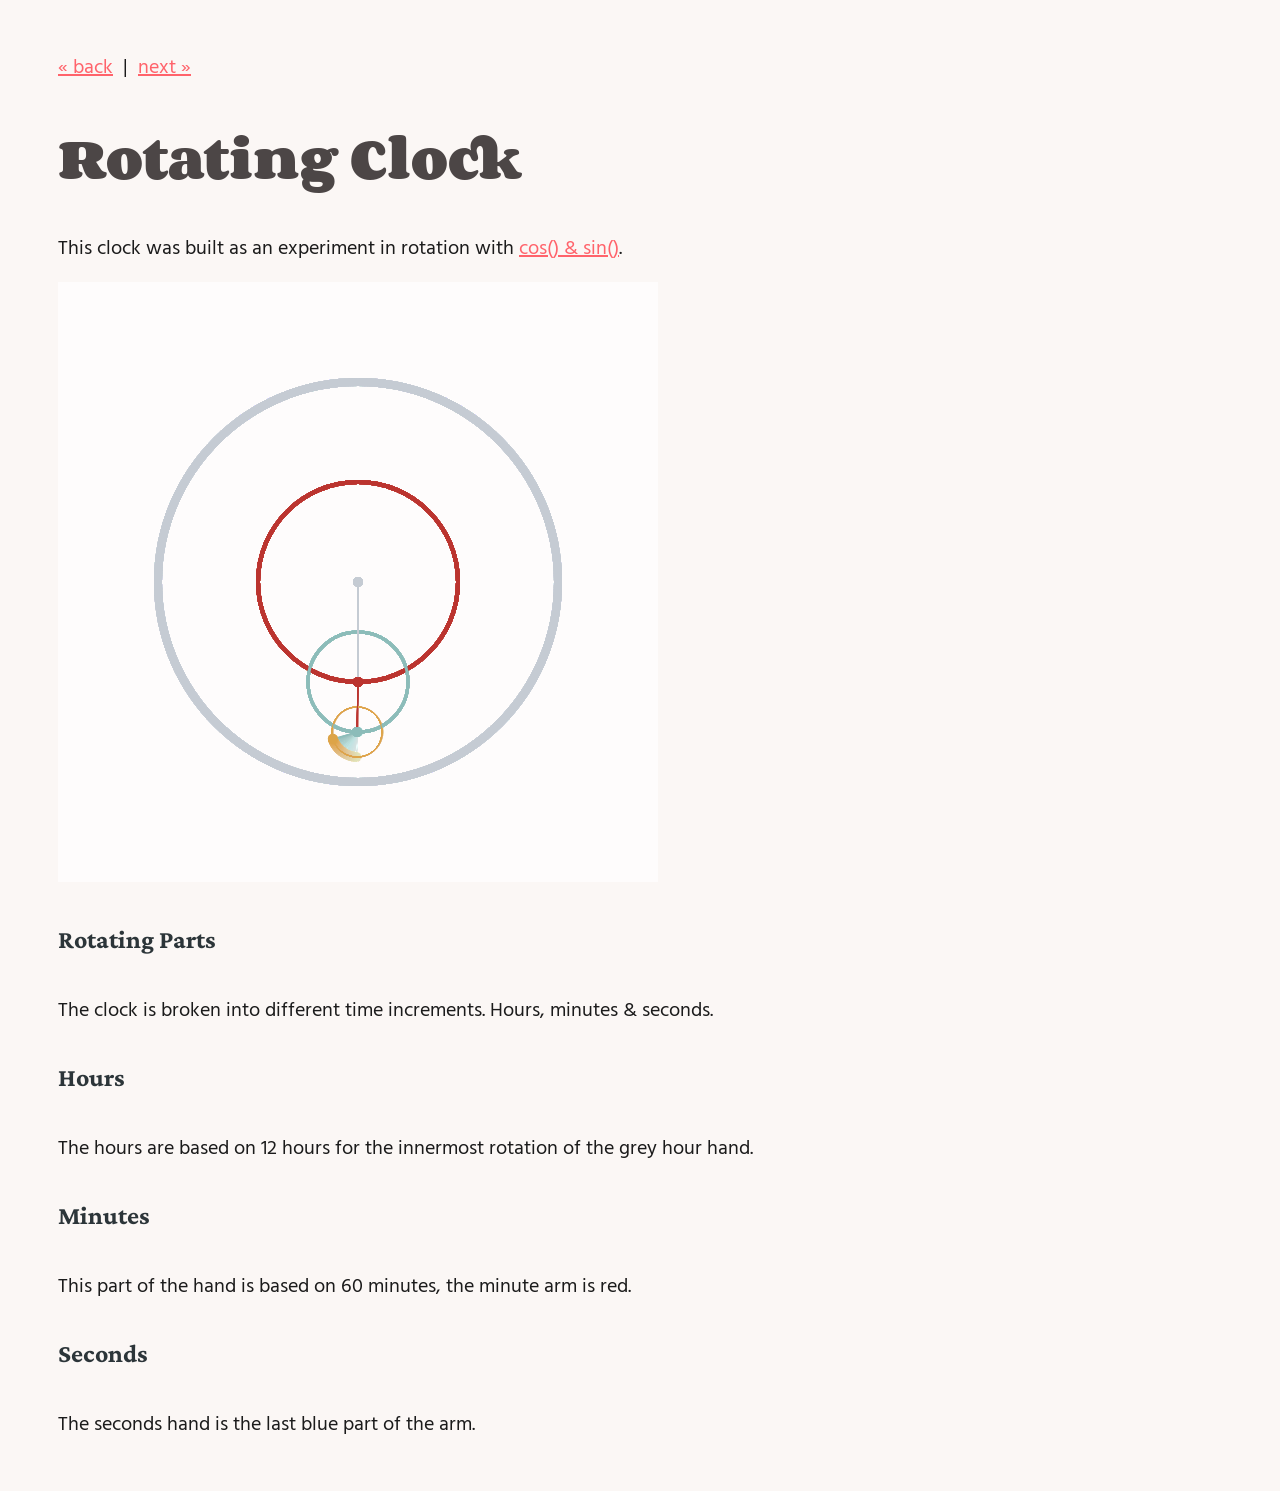
==== clock-experiment.html @ 7a4e738f "first commit" ====
<!doctype html>
<html>
<head>
    <meta charset="utf-8">
    <title>Rotating Clock</title>
    <link rel="stylesheet" href="style.css">
    <link href="https://fonts.googleapis.com/css2?family=Hind+Madurai:wght@300&display=swap" rel="stylesheet">
    <link href="https://fonts.googleapis.com/css2?family=Lateef&display=swap" rel="stylesheet">
    <link href="https://fonts.googleapis.com/css2?family=Corben:wght@700&family=Halant:wght@700&display=swap" rel="stylesheet">

    <script src="p5.min.js" async></script>
</head>

<body>
    <p><a href="menu.html">« back</a>&nbsp; | &nbsp;<a href="molnar-boxes.html">next »</a></p>
    <div>
        <h1>Rotating Clock</h1>
        <p>This clock was built as an experiment in rotation with <a href="https://en.wikipedia.org/wiki/Sine_and_cosine">cos() & sin()</a>.</p>
    </div>
    <script src="clock.js" async></script>
    <div id="clock-container"></div>
    <div>
        <div>
            <h3>Rotating Parts</h3>
            <p>The clock is broken into different time increments. Hours, minutes & seconds.
            </p>
        </div>   
        <div>
            <h3>Hours</h3>
            <p>The hours are based on 12 hours for the innermost rotation of the grey hour hand.
            </p>
        </div>   
        <div>
            <h3>Minutes</h3>
            <p>This part of the hand is based on 60 minutes, the minute arm is red.
            </p>
        </div>   
        <div>
            <h3>Seconds</h3>
            <p>The seconds hand is the last blue part of the arm.
            </p>
        </div>    
    </div>
    <script>

    </script>
</body>
</html>
---- style.css ----
@font-face {
    font-family: 'Abril Fatface', cursive;
    src: url('https://fonts.googleapis.com/css2?family=Abril+Fatface&display=swap');
}

@font-face {    
    font-family: 'Lateef', cursive;
    src: url('https://fonts.googleapis.com/css2?family=Lateef&display=swap');
}

/* @font-face {    
    font-family: 'Hind Madurai';
    src: url('https://fonts.googleapis.com/css2?family=Hind+Madurai:wght@300&display=swap');
} */


@import url('https://fonts.googleapis.com/css2?family=Hind+Madurai:wght@300&display=swap');


h1 {
    font-family: 'Corben', Georgia, Times, serif;
    font-size: 3rem;
    color: #4C4646 /* Black Cow */
}
h2 {
    font-family: 'Corben', Georgia, Times, serif;
    font-size: 2rem;
    color: #2C3539 /* Gunmetal */
}
h3 {
    font-family: "Lateef";
    font-size: 2rem;
    color: #2C3539 /* Gunmetal */
}
h4 {
    font-family: "Lateef";
    font-size: 1,.25rem;
    color: #2C3539 /* Gunmetal */
}
h5 {
    font-family: "Lateef";
    font-size: 1rem;
    color: #2C3539 /* Gunmetal */
}
h6 {
    font-family: sans-serif;
    font-size: 1rem;
    font-weight: bold;
    color: #2C3539 /* Gunmetal */
}

p {
    font-family: 'Hind Madurai', sans-serif;
    font-size: 1.25rem;
    color: #1B1B1B; /* Eerie black */
}
a {
    color: rgb(255, 99, 107) /* Golden Gate */
}
.menu {
    font-family: 'Corben', Georgia, Times, serif;
    font-size: 6rem;
    color: rgb(255, 99, 107) /* Golden Gate */
}
ul {
    list-style-type: none;
    margin: 0;
    padding: 0;
    overflow: hidden;   
    /* background-color: #333; */
  }

  li {
    float: left;
  }
  
  li a {
    display: block;
    color: white;
    text-align: center;
    padding: 14px 16px;
    text-decoration: none;
  }
  
  /* Change the link color to #111 (black) on hover */
  li a:hover {
    color: #fbf7f5;
    background-color: #fff1d0; /* Light yellow */
    
  }


body {
    padding: 25px 50px;
    background-color: #fbf7f5;
    /* width: 100%;
    height: 100%; */

}
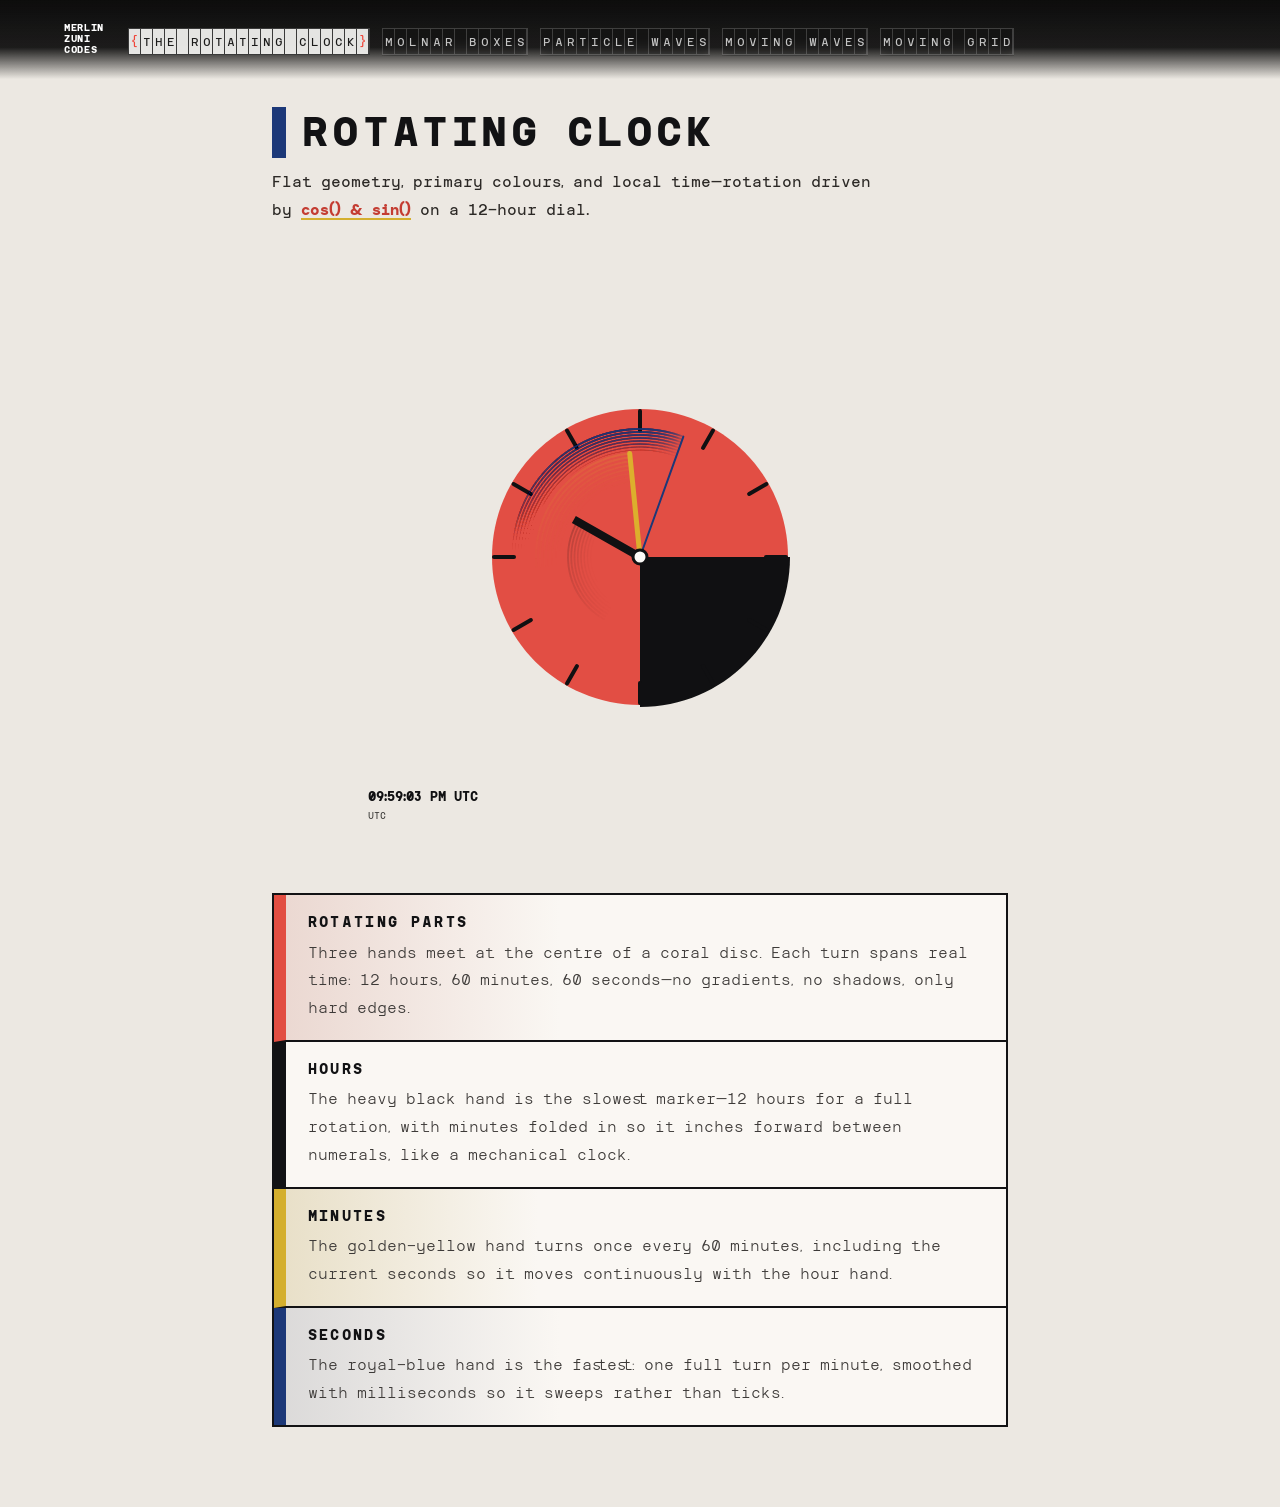
==== commit 21833ac7: "Clock, Molnar, Moving Grid updates Clock: seamless bg, arc trails, city label, white-in-wedge Molnar" ====
--- a/clock-experiment.html
+++ b/clock-experiment.html
@@ -1,48 +1,59 @@
 <!doctype html>
-<html>
+<html lang="en">
 <head>
     <meta charset="utf-8">
-    <title>Rotating Clock</title>
-    <link rel="stylesheet" href="style.css">
-    <link href="https://fonts.googleapis.com/css2?family=Hind+Madurai:wght@300&display=swap" rel="stylesheet">
-    <link href="https://fonts.googleapis.com/css2?family=Lateef&display=swap" rel="stylesheet">
-    <link href="https://fonts.googleapis.com/css2?family=Corben:wght@700&family=Halant:wght@700&display=swap" rel="stylesheet">
+    <meta name="viewport" content="width=device-width, initial-scale=1">
+    <title>Rotating Clock — Merlin Zuni Codes</title>
+    <link rel="stylesheet" href="site-shared.css">
+</head>
+<body class="site-body page-clock-bauhaus">
+    <header class="site-header">
+        <div class="site-header-inner">
+            <a href="index.html" class="site-logo" aria-label="Merlin Zuni Codes — home">
+                <span class="site-logo-line">Merlin</span>
+                <span class="site-logo-line">Zuni</span>
+                <span class="site-logo-line">Codes</span>
+            </a>
+            <nav class="site-nav" aria-label="Experiments">
+            <ul>
+                <li><a href="clock-experiment.html"><div class="menu is-current"><div class="menu-inner">The rotating clock</div></div></a></li>
+                <li><a href="molnar-boxes.html"><div class="menu"><div class="menu-inner">Molnar Boxes</div></div></a></li>
+                <li><a href="particle-waves.html"><div class="menu"><div class="menu-inner">Particle waves</div></div></a></li>
+                <li><a href="moving-waves.html"><div class="menu"><div class="menu-inner">Moving waves</div></div></a></li>
+                <li><a href="moving-grid.html"><div class="menu"><div class="menu-inner">Moving grid</div></div></a></li>
+            </ul>
+        </nav>
+        </div>
+    </header>
 
-    <script src="p5.min.js" async></script>
-</head>
+    <main class="site-main site-main--clock-bauhaus">
+        <h1>Rotating clock</h1>
+        <p class="bauhaus-lead">Flat geometry, primary colours, and local time—rotation driven by <a href="https://en.wikipedia.org/wiki/Sine_and_cosine">cos() &amp; sin()</a> on a 12-hour dial.</p>
 
-<body>
-    <p><a href="menu.html">« back</a>&nbsp; | &nbsp;<a href="molnar-boxes.html">next »</a></p>
-    <div>
-        <h1>Rotating Clock</h1>
-        <p>This clock was built as an experiment in rotation with <a href="https://en.wikipedia.org/wiki/Sine_and_cosine">cos() & sin()</a>.</p>
-    </div>
-    <script src="clock.js" async></script>
-    <div id="clock-container"></div>
-    <div>
-        <div>
-            <h3>Rotating Parts</h3>
-            <p>The clock is broken into different time increments. Hours, minutes & seconds.
-            </p>
-        </div>   
-        <div>
-            <h3>Hours</h3>
-            <p>The hours are based on 12 hours for the innermost rotation of the grey hour hand.
-            </p>
-        </div>   
-        <div>
-            <h3>Minutes</h3>
-            <p>This part of the hand is based on 60 minutes, the minute arm is red.
-            </p>
-        </div>   
-        <div>
-            <h3>Seconds</h3>
-            <p>The seconds hand is the last blue part of the arm.
-            </p>
-        </div>    
-    </div>
-    <script>
+        <div id="clock-container" class="clock-stage" aria-label="Analog clock canvas"></div>
 
-    </script>
+        <div class="bauhaus-panels">
+            <section class="bauhaus-panel bauhaus-panel--coral">
+                <h2>Rotating parts</h2>
+                <p>Three hands meet at the centre of a coral disc. Each turn spans real time: 12 hours, 60 minutes, 60 seconds—no gradients, no shadows, only hard edges.</p>
+            </section>
+            <section class="bauhaus-panel bauhaus-panel--ink">
+                <h2>Hours</h2>
+                <p>The heavy black hand is the slowest marker—12 hours for a full rotation, with minutes folded in so it inches forward between numerals, like a mechanical clock.</p>
+            </section>
+            <section class="bauhaus-panel bauhaus-panel--yellow">
+                <h2>Minutes</h2>
+                <p>The golden-yellow hand turns once every 60 minutes, including the current seconds so it moves continuously with the hour hand.</p>
+            </section>
+            <section class="bauhaus-panel bauhaus-panel--blue">
+                <h2>Seconds</h2>
+                <p>The royal-blue hand is the fastest: one full turn per minute, smoothed with milliseconds so it sweeps rather than ticks.</p>
+            </section>
+        </div>
+    </main>
+
+    <script src="p5.min.js"></script>
+    <script src="clock.js"></script>
+    <script src="site-nav.js"></script>
 </body>
 </html>
--- a/site-shared.css
+++ b/site-shared.css
@@ -0,0 +1,491 @@
+/* Shared across experiment pages — matches index typography & nav glass */
+
+@font-face {
+    font-family: 'TBJInterval';
+    src: url('fonts/interval-modern-grid-perfect-monospace-2026-03-23-03-41-07-utc/WOFF/TBJInterval-Bold.woff2') format('woff2'),
+         url('fonts/interval-modern-grid-perfect-monospace-2026-03-23-03-41-07-utc/WOFF/TBJInterval-Bold.woff') format('woff'),
+         url('fonts/interval-modern-grid-perfect-monospace-2026-03-23-03-41-07-utc/WOFF/TBJInterval-Bold.ttf') format('truetype');
+    font-weight: 700;
+    font-style: normal;
+    font-display: swap;
+}
+
+@font-face {
+    font-family: 'TBJInterval';
+    src: url('fonts/interval-modern-grid-perfect-monospace-2026-03-23-03-41-07-utc/WOFF/TBJInterval-Light.woff2') format('woff2'),
+         url('fonts/interval-modern-grid-perfect-monospace-2026-03-23-03-41-07-utc/WOFF/TBJInterval-Light.woff') format('woff'),
+         url('fonts/interval-modern-grid-perfect-monospace-2026-03-23-03-41-07-utc/WOFF/TBJInterval-Light.ttf') format('truetype');
+    font-weight: 300;
+    font-style: normal;
+    font-display: swap;
+}
+
+@font-face {
+    font-family: 'TBJInterval';
+    src: url('fonts/interval-modern-grid-perfect-monospace-2026-03-23-03-41-07-utc/WOFF/TBJInterval-Regular.woff2') format('woff2'),
+         url('fonts/interval-modern-grid-perfect-monospace-2026-03-23-03-41-07-utc/WOFF/TBJInterval-Regular.woff') format('woff'),
+         url('fonts/interval-modern-grid-perfect-monospace-2026-03-23-03-41-07-utc/WOFF/TBJInterval-Regular.ttf') format('truetype');
+    font-weight: 400;
+    font-style: normal;
+    font-display: swap;
+}
+
+:root {
+    --glass-blur:       6px;
+    --glass-tint:       0.005;
+    --glass-brightness: 0.81;
+    --glass-saturate:   0.75;
+    --site-header-pad:  clamp(0.85rem, 2.5vw, 1.35rem);
+}
+
+*,
+*::before,
+*::after {
+    box-sizing: border-box;
+}
+
+/* ── Page shell ─────────────────────────────────────────────── */
+body.site-body {
+    margin: 0;
+    min-height: 100vh;
+    width: 100%;
+    overflow-x: hidden;
+    background: #050505;
+    color: rgba(255, 255, 255, 0.88);
+    font-family: 'TBJInterval', monospace;
+    font-weight: 400;
+    font-size: 1rem;
+    padding: calc(var(--site-header-pad) * 2 + 4rem) clamp(1.25rem, 5vw, 3.5rem) 2.5rem;
+}
+
+.site-main {
+    position: relative;
+    z-index: 1;
+    max-width: 52rem;
+    margin-left: auto;
+    margin-right: auto;
+}
+
+/* p5 clock — center canvas in the content column */
+#clock-container {
+    display: flex;
+    justify-content: center;
+    align-items: center;
+    width: 100%;
+    margin: 1.5rem 0 2rem;
+}
+
+#clock-container canvas {
+    display: block;
+    max-width: 100%;
+    height: auto;
+}
+
+.site-main h1 {
+    font-family: 'TBJInterval', monospace;
+    font-weight: 700;
+    font-size: clamp(1.75rem, 4.5vw, 3rem);
+    text-transform: uppercase;
+    letter-spacing: 0.04em;
+    line-height: 1.05;
+    color: #ffffff;
+    margin: 0 0 1rem;
+}
+
+.site-main h2,
+.site-main h3 {
+    font-family: 'TBJInterval', monospace;
+    font-weight: 700;
+    font-size: clamp(1.15rem, 2.5vw, 1.65rem);
+    text-transform: uppercase;
+    letter-spacing: 0.06em;
+    color: rgba(255, 255, 255, 0.92);
+    margin: 1.75rem 0 0.5rem;
+}
+
+.site-main p {
+    font-family: 'TBJInterval', monospace;
+    font-weight: 300;
+    font-size: clamp(0.95rem, 1.8vw, 1.15rem);
+    line-height: 1.55;
+    color: rgba(255, 255, 255, 0.72);
+    margin: 0 0 1rem;
+}
+
+.site-main a {
+    color: #f04438;
+    text-decoration: underline;
+    text-underline-offset: 0.15em;
+}
+
+.site-main a:hover {
+    color: #ff6b62;
+}
+
+/* ── Fixed header — logo (left) + single-row glass nav (right) ─ */
+.site-header {
+    position: fixed;
+    top: 0;
+    left: 0;
+    right: 0;
+    z-index: 1000;
+    padding: var(--site-header-pad) clamp(1rem, 5vw, 4rem);
+    background: linear-gradient(
+        180deg,
+        rgba(5, 5, 5, 0.97) 0%,
+        rgba(5, 5, 5, 0.9) 60%,
+        rgba(5, 5, 5, 0) 100%
+    );
+    pointer-events: none;
+}
+
+.site-header * {
+    pointer-events: auto;
+}
+
+.site-header-inner {
+    display: flex;
+    flex-direction: row;
+    flex-wrap: nowrap;
+    align-items: flex-end;
+    justify-content: flex-start;
+    gap: clamp(0.6rem, 2vw, 1.25rem);
+    max-width: 100%;
+}
+
+/* Mini wordmark — same three-line stack as index, scaled down */
+.site-logo {
+    flex-shrink: 0;
+    align-self: flex-start;
+    display: flex;
+    flex-direction: column;
+    justify-content: flex-start;
+    gap: 0;
+    margin: 0;
+    padding: 0.15em 0.35em 0.2em 0;
+    text-decoration: none;
+    font-family: 'TBJInterval', monospace;
+    font-weight: 700;
+    font-size: clamp(0.48rem, 1.05vw, 0.72rem);
+    text-transform: uppercase;
+    letter-spacing: 0.06em;
+    line-height: 0.92;
+    color: #ffffff;
+    text-shadow: 0 0 24px rgba(255, 255, 255, 0.08);
+    transition: color 0.2s ease, opacity 0.2s ease;
+}
+
+.site-logo:hover {
+    color: rgba(255, 255, 255, 0.88);
+    opacity: 0.95;
+}
+
+.site-logo-line {
+    display: block;
+    white-space: nowrap;
+}
+
+/* Scroll + fade live on the <nav class="site-nav"> element */
+nav.site-nav {
+    flex: 1;
+    min-width: 0;
+    position: relative;
+    overflow-x: auto;
+    overflow-y: hidden;
+    -webkit-overflow-scrolling: touch;
+    scroll-behavior: smooth;
+    cursor: grab;
+    /* Hide native scrollbar — scrub via drag / trackpad / touch */
+    scrollbar-width: none;
+    -ms-overflow-style: none;
+}
+
+nav.site-nav::-webkit-scrollbar {
+    display: none;
+}
+
+nav.site-nav.site-nav--dragging {
+    cursor: grabbing;
+    user-select: none;
+}
+
+/* Right-edge fade when content overflows (hidden when scrolled to end) */
+nav.site-nav::after {
+    content: '';
+    position: absolute;
+    top: 0;
+    right: 0;
+    bottom: 0;
+    width: clamp(2.5rem, 8vw, 4rem);
+    pointer-events: none;
+    z-index: 4;
+    background: linear-gradient(
+        to left,
+        rgba(5, 5, 5, 0.98) 0%,
+        rgba(5, 5, 5, 0.5) 45%,
+        rgba(5, 5, 5, 0) 100%
+    );
+    opacity: 0;
+    transition: opacity 0.3s ease;
+}
+
+nav.site-nav.site-nav--overflow:not(.site-nav--end)::after {
+    opacity: 1;
+}
+
+nav.site-nav ul {
+    list-style: none;
+    margin: 0;
+    padding: 0 0 0.12rem;
+    display: flex;
+    flex-direction: row;
+    flex-wrap: nowrap;
+    align-items: flex-end;
+    align-content: flex-end;
+    gap: clamp(0.4rem, 1.5vw, 0.75rem);
+    width: max-content;
+    min-height: min-content;
+}
+
+nav.site-nav ul li {
+    flex: 0 0 auto;
+    display: block;
+}
+
+nav.site-nav ul li a {
+    text-decoration: none;
+    display: block;
+}
+
+.site-nav .menu {
+    font-family: 'TBJInterval', monospace;
+    font-weight: 400;
+    font-size: clamp(0.5rem, 1.35vw, 0.88rem);
+    text-transform: uppercase;
+    letter-spacing: 0;
+    color: rgba(255, 255, 255, 0.75);
+    padding: 0;
+    border-top: 1px solid rgba(255, 255, 255, 0.18);
+    border-left: 1px solid rgba(255, 255, 255, 0.18);
+    border-right: 1px solid rgba(255, 255, 255, 0.18);
+    border-bottom: 1px solid rgba(255, 255, 255, 0.18);
+    border-radius: 0;
+    background: rgba(255, 255, 255, var(--glass-tint));
+    backdrop-filter: blur(var(--glass-blur)) brightness(var(--glass-brightness))
+        saturate(var(--glass-saturate));
+    -webkit-backdrop-filter: blur(var(--glass-blur)) brightness(var(--glass-brightness))
+        saturate(var(--glass-saturate));
+    position: relative;
+    display: inline-block;
+    white-space: nowrap;
+    transition: color 0.22s ease, background 0.22s ease;
+}
+
+.site-nav .menu:hover {
+    --glass-tint: 0.07;
+}
+
+.site-nav .menu:hover:not(.is-current) {
+    color: #ffffff;
+}
+
+/* Active page — inverted: dark text on near-white fill, dark grey borders */
+.site-nav .menu.is-current {
+    --glass-tint: 0;
+    color: #1a1a1a;
+    background: rgba(242, 242, 240, 0.94);
+    backdrop-filter: none;
+    -webkit-backdrop-filter: none;
+    border-color: #3a3a3a;
+}
+
+.site-nav .menu.is-current:hover {
+    color: #1a1a1a;
+    background: rgba(235, 235, 232, 0.98);
+}
+
+.site-nav .menu.is-current .char-cell:not(.bracket-cell) {
+    color: inherit;
+    text-decoration: none;
+}
+
+.site-nav .menu.is-current .char-cell {
+    border-right-color: #3a3a3a;
+}
+
+.site-nav .menu.is-current .bracket-cell {
+    color: #f04438;
+    width: var(--cell-w);
+    border-right-width: 1px;
+    border-right-color: #3a3a3a;
+    transition: width 0.22s ease;
+}
+
+.site-nav .menu-inner {
+    display: inline-flex;
+    align-items: stretch;
+    position: relative;
+    z-index: 1;
+}
+
+.site-nav .char-cell {
+    display: inline-flex;
+    align-items: center;
+    justify-content: center;
+    padding: 0.42em 0;
+    border-right: 1px solid rgba(255, 255, 255, 0.18);
+    flex-shrink: 0;
+    line-height: 1;
+}
+
+.site-nav .bracket-cell {
+    width: 0;
+    overflow: hidden;
+    color: #f04438;
+    border-right-width: 0;
+    transition: width 0.22s ease, border-right-width 0s 0.11s;
+}
+
+.site-nav .menu:hover .bracket-cell {
+    width: var(--cell-w);
+    border-right-width: 1px;
+    transition: width 0.22s ease;
+}
+
+/* Match original experiment canvases — full-viewport fixed layers */
+stage,
+svg,
+path {
+    position: fixed;
+    overflow: visible;
+}
+
+@media (max-width: 960px) {
+    .site-nav .menu {
+        font-size: clamp(0.45rem, 2.8vw, 0.75rem);
+    }
+
+    .site-logo {
+        font-size: clamp(0.42rem, 2.5vw, 0.62rem);
+    }
+}
+
+/* ═══ Rotating clock — Bauhaus / constructivist (header nav unchanged) ═══ */
+.page-clock-bauhaus.site-body {
+    background: #ece8e2;
+    color: #121214;
+}
+
+.page-clock-bauhaus.site-body .site-main--clock-bauhaus {
+    max-width: 46rem;
+}
+
+.page-clock-bauhaus .site-main--clock-bauhaus h1 {
+    color: #121214;
+    letter-spacing: 0.07em;
+    border-left: 14px solid #1c3878;
+    padding-left: 1rem;
+    margin-bottom: 0.65rem;
+    text-shadow: none;
+}
+
+.page-clock-bauhaus .site-main--clock-bauhaus .bauhaus-lead {
+    color: #2c2926;
+    max-width: 38rem;
+    font-weight: 400;
+    margin-bottom: 0.5rem;
+    line-height: 1.55;
+}
+
+.page-clock-bauhaus .site-main--clock-bauhaus a {
+    color: #c43d32;
+    font-weight: 600;
+    text-decoration: none;
+    border-bottom: 2px solid #d4af2e;
+}
+
+.page-clock-bauhaus .site-main--clock-bauhaus a:hover {
+    color: #1c3878;
+    border-bottom-color: #1c3878;
+}
+
+.page-clock-bauhaus .site-main--clock-bauhaus code {
+    background: #fff9e6;
+    color: #121214;
+    padding: 0.1em 0.38em;
+    border: 1px solid #121214;
+    font-size: 0.88em;
+}
+
+.page-clock-bauhaus #clock-container.clock-stage {
+    margin: 2rem auto 2.25rem;
+    padding: 0;
+    background: transparent;
+    box-sizing: border-box;
+}
+
+.page-clock-bauhaus #clock-container.clock-stage canvas {
+    display: block;
+    max-width: 100%;
+    height: auto;
+    vertical-align: top;
+}
+
+.page-clock-bauhaus .bauhaus-panels {
+    border: 2px solid #121214;
+    display: flex;
+    flex-direction: column;
+    gap: 0;
+    margin-bottom: 2.5rem;
+}
+
+.page-clock-bauhaus .bauhaus-panel {
+    padding: 1.15rem 1.35rem;
+    border-bottom: 2px solid #121214;
+    background: #faf7f3;
+}
+
+.page-clock-bauhaus .bauhaus-panel:last-child {
+    border-bottom: none;
+}
+
+.page-clock-bauhaus .bauhaus-panel--coral {
+    border-left: 12px solid #e24e42;
+    background: linear-gradient(90deg, rgba(226, 78, 66, 0.1) 0%, #faf7f3 38%);
+}
+
+.page-clock-bauhaus .bauhaus-panel--ink {
+    border-left: 12px solid #121214;
+}
+
+.page-clock-bauhaus .bauhaus-panel--yellow {
+    border-left: 12px solid #d4af2e;
+    background: linear-gradient(90deg, rgba(212, 175, 46, 0.14) 0%, #faf7f3 35%);
+}
+
+.page-clock-bauhaus .bauhaus-panel--blue {
+    border-left: 12px solid #1c3878;
+    background: linear-gradient(90deg, rgba(28, 56, 120, 0.08) 0%, #faf7f3 38%);
+}
+
+.page-clock-bauhaus .bauhaus-panel h2 {
+    color: #121214;
+    font-size: clamp(0.82rem, 2vw, 1.05rem);
+    margin: 0 0 0.45rem;
+    letter-spacing: 0.14em;
+    font-weight: 700;
+}
+
+.page-clock-bauhaus .bauhaus-panel p {
+    color: #3d3a38;
+    margin: 0;
+    font-weight: 300;
+    line-height: 1.5;
+}
+
+@media (max-width: 600px) {
+    .page-clock-bauhaus #clock-container.clock-stage {
+        margin-left: 0;
+        margin-right: 0;
+    }
+}
